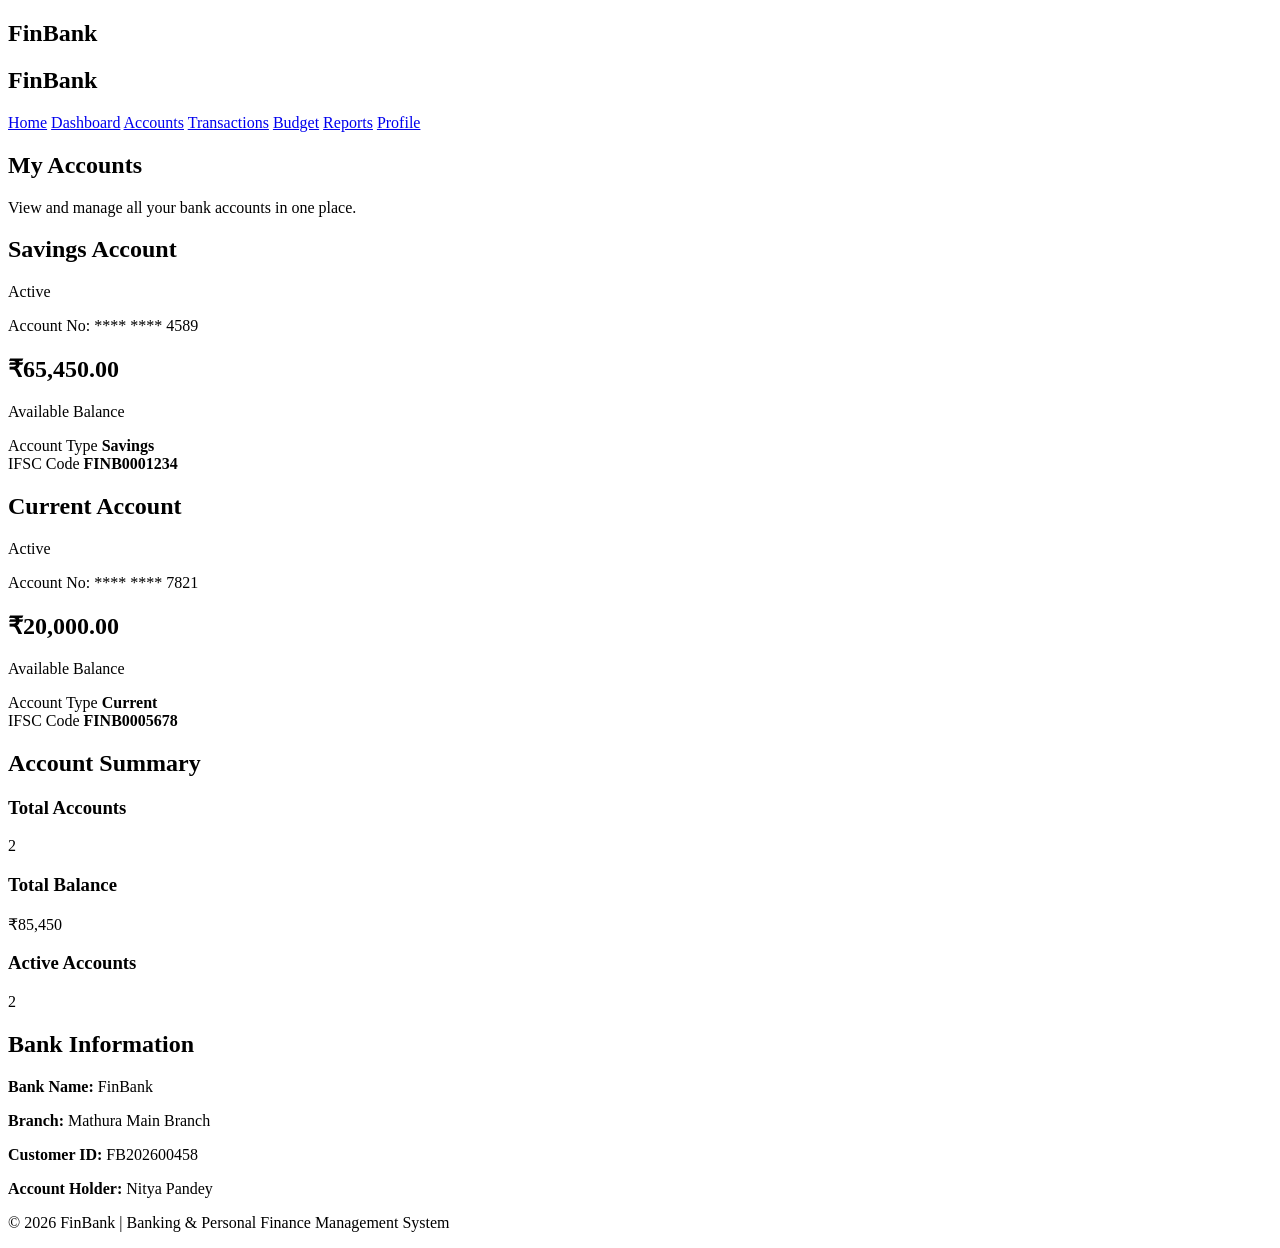
==== accounts.html @ 0cfc839a "Merged Files From Feature/Frontend" ====
<!DOCTYPE html>
<html lang="en">
<head>
    <meta charset="UTF-8">
    <meta name="viewport" content="width=device-width, initial-scale=1.0">

    <title>Accounts - FinBank</title>

    <link rel="stylesheet" href="css/style.css">
</head>

<body>

    <!-- Header -->
    <header>

        <div class="logo">
            <h2>FinBank</h2>
        </div>

        <header>
    <div class="logo">
        <h2>FinBank</h2>
    </div>

    <nav>
        <a href="index.html">Home</a>
        <a href="dashboard.html">Dashboard</a>
        <a href="accounts.html">Accounts</a>
        <a href="transactions.html">Transactions</a>
        <a href="budget.html">Budget</a>
        <a href="reports.html">Reports</a>
        <a href="profile.html">Profile</a>
    </nav>
</header>
    </header>


    <!-- Accounts Section -->
    <main class="accounts-page">

        <section class="page-header">

            <h1>My Accounts</h1>

            <p>
                View and manage all your bank accounts in one place.
            </p>

        </section>


        <!-- Account Cards -->
        <section class="account-container">

            <!-- Savings Account -->
            <div class="account-card">

                <div class="account-top">

                    <h2>Savings Account</h2>

                    <span class="account-status">
                        Active
                    </span>

                </div>

                <p class="account-number">
                    Account No: **** **** 4589
                </p>

                <h1>₹65,450.00</h1>

                <p>Available Balance</p>

                <div class="account-details">

                    <div>
                        <span>Account Type</span>
                        <strong>Savings</strong>
                    </div>

                    <div>
                        <span>IFSC Code</span>
                        <strong>FINB0001234</strong>
                    </div>

                </div>

            </div>


            <!-- Current Account -->
            <div class="account-card">

                <div class="account-top">

                    <h2>Current Account</h2>

                    <span class="account-status">
                        Active
                    </span>

                </div>

                <p class="account-number">
                    Account No: **** **** 7821
                </p>

                <h1>₹20,000.00</h1>

                <p>Available Balance</p>

                <div class="account-details">

                    <div>
                        <span>Account Type</span>
                        <strong>Current</strong>
                    </div>

                    <div>
                        <span>IFSC Code</span>
                        <strong>FINB0005678</strong>
                    </div>

                </div>

            </div>

        </section>


        <!-- Account Summary -->
        <section class="account-summary">

            <h2>Account Summary</h2>

            <div class="summary-container">

                <div class="summary-card">
                    <h3>Total Accounts</h3>
                    <p>2</p>
                </div>


                <div class="summary-card">
                    <h3>Total Balance</h3>
                    <p>₹85,450</p>
                </div>


                <div class="summary-card">
                    <h3>Active Accounts</h3>
                    <p>2</p>
                </div>

            </div>

        </section>


        <!-- Bank Information -->
        <section class="bank-information">

            <h2>Bank Information</h2>

            <div class="information-box">

                <p>
                    <strong>Bank Name:</strong> FinBank
                </p>

                <p>
                    <strong>Branch:</strong> Mathura Main Branch
                </p>

                <p>
                    <strong>Customer ID:</strong> FB202600458
                </p>

                <p>
                    <strong>Account Holder:</strong> Nitya Pandey
                </p>

            </div>

        </section>

    </main>


    <!-- Footer -->
    <footer>

        <p>
            © 2026 FinBank | Banking & Personal Finance Management System
        </p>

    </footer>

</body>
</html>
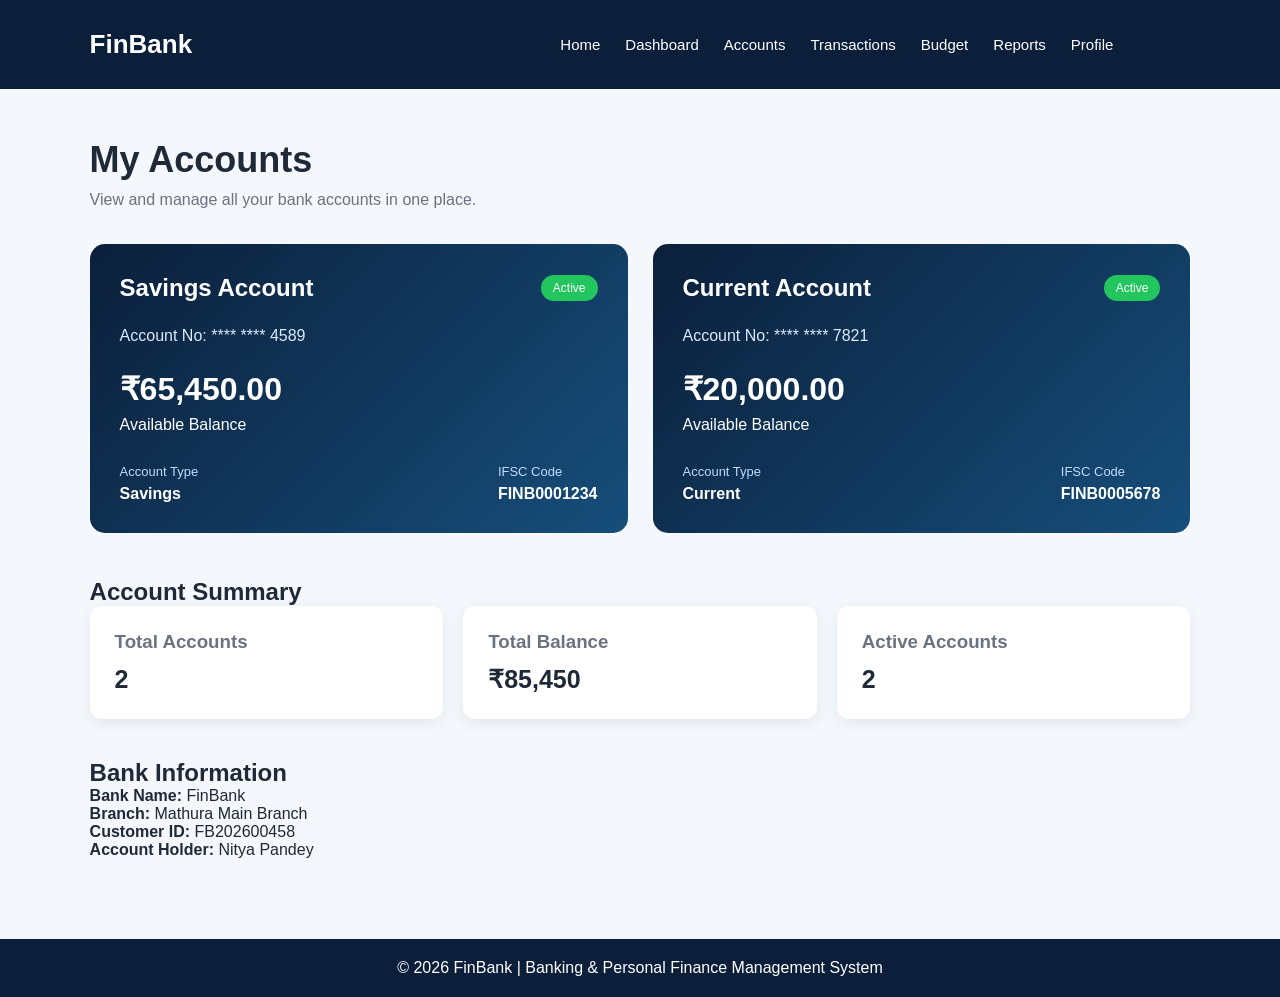
==== commit 0f67e399: "Fixed A bug" ====
--- a/accounts.html
+++ b/accounts.html
@@ -19,10 +19,6 @@
         </div>
 
         <header>
-    <div class="logo">
-        <h2>FinBank</h2>
-    </div>
-
     <nav>
         <a href="index.html">Home</a>
         <a href="dashboard.html">Dashboard</a>
@@ -200,4 +196,4 @@
     </footer>
 
 </body>
-</html>+</html>
--- a/css/style.css
+++ b/css/style.css
@@ -0,0 +1,862 @@
+/* =========================
+   RESET
+========================= */
+
+* {
+    margin: 0;
+    padding: 0;
+    box-sizing: border-box;
+}
+
+body {
+    font-family: Arial, sans-serif;
+    background-color: #f4f7fb;
+    color: #1f2937;
+}
+
+
+/* =========================
+   HEADER
+========================= */
+
+header {
+    background-color: #0b1f3a;
+    color: white;
+    padding: 18px 7%;
+    display: flex;
+    justify-content: space-between;
+    align-items: center;
+}
+
+.logo h2 {
+    color: white;
+    font-size: 26px;
+}
+
+nav {
+    display: flex;
+    gap: 25px;
+}
+
+nav a {
+    color: white;
+    text-decoration: none;
+    font-size: 15px;
+}
+
+nav a:hover {
+    color: #4ade80;
+}
+
+
+/* =========================
+   HERO
+========================= */
+
+.hero {
+    min-height: 500px;
+    display: flex;
+    justify-content: center;
+    align-items: center;
+    text-align: center;
+    padding: 50px 10%;
+    background: linear-gradient(135deg, #0b1f3a, #123b69);
+    color: white;
+}
+
+.hero-content {
+    max-width: 850px;
+}
+
+.hero h1 {
+    font-size: 48px;
+    margin-bottom: 20px;
+}
+
+.hero p {
+    font-size: 18px;
+    line-height: 1.7;
+    color: #dbeafe;
+    margin-bottom: 30px;
+}
+
+
+/* =========================
+   BUTTONS
+========================= */
+
+.buttons {
+    display: flex;
+    justify-content: center;
+    gap: 15px;
+}
+
+.btn {
+    display: inline-block;
+    padding: 13px 25px;
+    background-color: #22c55e;
+    color: white;
+    text-decoration: none;
+    border-radius: 7px;
+    font-weight: bold;
+}
+
+.btn:hover {
+    background-color: #16a34a;
+}
+
+.btn.secondary {
+    background-color: white;
+    color: #0b1f3a;
+}
+
+
+/* =========================
+   FEATURES
+========================= */
+
+.features {
+    padding: 60px 7%;
+    text-align: center;
+}
+
+.features h2 {
+    margin-bottom: 35px;
+    font-size: 30px;
+}
+
+.feature-container {
+    display: grid;
+    grid-template-columns: repeat(4, 1fr);
+    gap: 25px;
+}
+
+.feature-card {
+    background-color: white;
+    padding: 30px 20px;
+    border-radius: 12px;
+    box-shadow: 0 4px 15px rgba(0, 0, 0, 0.08);
+}
+
+.feature-card h3 {
+    margin-bottom: 15px;
+}
+
+.feature-card p {
+    color: #6b7280;
+    line-height: 1.6;
+}
+
+
+/* =========================
+   PAGE HEADER
+========================= */
+
+.page-header {
+    margin-bottom: 35px;
+}
+
+.page-header h1 {
+    font-size: 36px;
+    margin-bottom: 10px;
+}
+
+.page-header p {
+    color: #6b7280;
+}
+
+
+/* =========================
+   COMMON PAGES
+========================= */
+
+.dashboard,
+.accounts-page,
+.transactions-page,
+.budget-page,
+.profile-page {
+    padding: 50px 7%;
+}
+
+
+/* =========================
+   BALANCE CARDS
+========================= */
+
+.balance-cards {
+    display: grid;
+    grid-template-columns: repeat(4, 1fr);
+    gap: 20px;
+    margin-bottom: 45px;
+}
+
+.balance-card {
+    background-color: white;
+    padding: 25px;
+    border-radius: 12px;
+    box-shadow: 0 4px 15px rgba(0, 0, 0, 0.07);
+}
+
+.balance-card h3 {
+    color: #6b7280;
+    font-size: 15px;
+    margin-bottom: 12px;
+}
+
+.balance-card h2 {
+    font-size: 28px;
+    margin-bottom: 8px;
+}
+
+.balance-card p {
+    color: #9ca3af;
+}
+
+.income {
+    color: #16a34a;
+    font-weight: bold;
+}
+
+.expense {
+    color: #dc2626;
+    font-weight: bold;
+}
+
+
+/* =========================
+   QUICK ACTIONS
+========================= */
+
+.quick-actions {
+    margin-bottom: 45px;
+}
+
+.quick-actions h2 {
+    margin-bottom: 20px;
+}
+
+.action-container {
+    display: grid;
+    grid-template-columns: repeat(4, 1fr);
+    gap: 20px;
+}
+
+.action-card {
+    background-color: white;
+    padding: 25px;
+    text-align: center;
+    border-radius: 12px;
+    text-decoration: none;
+    color: #1f2937;
+    box-shadow: 0 4px 15px rgba(0, 0, 0, 0.07);
+}
+
+.action-card:hover {
+    transform: translateY(-3px);
+}
+
+.action-card h3 {
+    margin-bottom: 10px;
+}
+
+.action-card p {
+    color: #6b7280;
+}
+
+
+/* =========================
+   TABLE
+========================= */
+
+.recent-transactions,
+.transaction-table {
+    background-color: white;
+    padding: 30px;
+    border-radius: 12px;
+    box-shadow: 0 4px 15px rgba(0, 0, 0, 0.07);
+    overflow-x: auto;
+    margin-bottom: 30px;
+}
+
+.recent-transactions h2,
+.transaction-table h2 {
+    margin-bottom: 20px;
+}
+
+table {
+    width: 100%;
+    border-collapse: collapse;
+}
+
+th,
+td {
+    padding: 16px;
+    text-align: left;
+    border-bottom: 1px solid #e5e7eb;
+}
+
+th {
+    background-color: #f8fafc;
+    color: #374151;
+}
+
+
+/* =========================
+   ACCOUNTS
+========================= */
+
+.account-container {
+    display: grid;
+    grid-template-columns: repeat(2, 1fr);
+    gap: 25px;
+    margin-bottom: 45px;
+}
+
+.account-card {
+    background: linear-gradient(135deg, #0b1f3a, #164e7a);
+    color: white;
+    padding: 30px;
+    border-radius: 15px;
+}
+
+.account-top {
+    display: flex;
+    justify-content: space-between;
+    align-items: center;
+}
+
+.account-status {
+    background-color: #22c55e;
+    padding: 6px 12px;
+    border-radius: 20px;
+    font-size: 12px;
+}
+
+.account-number {
+    margin: 25px 0;
+    color: #dbeafe;
+}
+
+.account-card h1 {
+    font-size: 32px;
+    margin-bottom: 8px;
+}
+
+.account-details {
+    display: flex;
+    justify-content: space-between;
+    margin-top: 30px;
+}
+
+.account-details div {
+    display: flex;
+    flex-direction: column;
+    gap: 6px;
+}
+
+.account-details span {
+    color: #bfdbfe;
+    font-size: 13px;
+}
+
+
+/* =========================
+   SUMMARY
+========================= */
+
+.account-summary,
+.transaction-summary {
+    margin-bottom: 40px;
+}
+
+.summary-container {
+    display: grid;
+    grid-template-columns: repeat(3, 1fr);
+    gap: 20px;
+}
+
+.summary-card {
+    background-color: white;
+    padding: 25px;
+    border-radius: 12px;
+    box-shadow: 0 4px 15px rgba(0, 0, 0, 0.07);
+}
+
+.summary-card h3 {
+    color: #6b7280;
+    margin-bottom: 12px;
+}
+
+.summary-card p {
+    font-size: 25px;
+    font-weight: bold;
+}
+
+
+/* =========================
+   INFORMATION
+========================= */
+
+.account-information {
+    margin-bottom: 40px;
+}
+
+.account-information h2 {
+    margin-bottom: 20px;
+}
+
+.information-grid {
+    display: grid;
+    grid-template-columns: repeat(3, 1fr);
+    gap: 20px;
+}
+
+.information-card {
+    background-color: white;
+    padding: 25px;
+    border-radius: 12px;
+    box-shadow: 0 4px 15px rgba(0, 0, 0, 0.07);
+}
+
+.information-card h2,
+.information-card h3 {
+    margin-bottom: 15px;
+}
+
+.information-card p {
+    color: #6b7280;
+    margin-bottom: 8px;
+}
+
+
+/* =========================
+   BUDGET
+========================= */
+
+.budget-overview {
+    display: grid;
+    grid-template-columns: repeat(3, 1fr);
+    gap: 20px;
+    margin-bottom: 45px;
+}
+
+.budget-card {
+    background-color: white;
+    padding: 30px;
+    border-radius: 12px;
+    box-shadow: 0 4px 15px rgba(0, 0, 0, 0.07);
+}
+
+.budget-card h3 {
+    color: #6b7280;
+    margin-bottom: 12px;
+}
+
+.budget-card h2 {
+    font-size: 30px;
+    margin-bottom: 8px;
+}
+
+.budget-card p {
+    color: #9ca3af;
+}
+
+.budget-categories,
+.savings-goal {
+    background-color: white;
+    padding: 30px;
+    border-radius: 12px;
+    margin-bottom: 40px;
+}
+
+.budget-categories h2 {
+    margin-bottom: 30px;
+}
+
+.budget-item {
+    margin-bottom: 25px;
+}
+
+.budget-item-header {
+    display: flex;
+    justify-content: space-between;
+    margin-bottom: 10px;
+}
+
+.budget-item-header p {
+    color: #6b7280;
+}
+
+.progress-bar {
+    width: 100%;
+    height: 10px;
+    background-color: #e5e7eb;
+    border-radius: 10px;
+    overflow: hidden;
+}
+
+.progress {
+    height: 100%;
+    border-radius: 10px;
+    background-color: #2563eb;
+}
+
+.food-progress {
+    width: 81%;
+}
+
+.shopping-progress {
+    width: 84%;
+}
+
+.transport-progress {
+    width: 67%;
+}
+
+.entertainment-progress {
+    width: 75%;
+}
+
+.bills-progress {
+    width: 70%;
+}
+
+.savings-progress {
+    width: 53%;
+}
+
+
+/* =========================
+   PROFILE
+========================= */
+
+.profile-container {
+    display: grid;
+    grid-template-columns: 280px 1fr;
+    gap: 25px;
+    margin-bottom: 40px;
+}
+
+.profile-card,
+.profile-details {
+    background-color: white;
+    padding: 30px;
+    border-radius: 12px;
+    box-shadow: 0 4px 15px rgba(0, 0, 0, 0.07);
+}
+
+.profile-card {
+    text-align: center;
+}
+
+.avatar {
+    width: 100px;
+    height: 100px;
+    margin: 0 auto 20px;
+    background-color: #0b1f3a;
+    color: white;
+    border-radius: 50%;
+    display: flex;
+    justify-content: center;
+    align-items: center;
+    font-size: 30px;
+    font-weight: bold;
+}
+
+.profile-card p {
+    color: #6b7280;
+    margin: 8px 0 15px;
+}
+
+.details-grid {
+    display: grid;
+    grid-template-columns: repeat(2, 1fr);
+    gap: 25px;
+}
+
+.detail-item {
+    display: flex;
+    flex-direction: column;
+    gap: 7px;
+}
+
+.detail-item span {
+    color: #6b7280;
+    font-size: 14px;
+}
+
+
+/* =========================
+   SECURITY
+========================= */
+
+.security-card {
+    background-color: white;
+    padding: 25px;
+    margin-bottom: 15px;
+    border-radius: 12px;
+    display: flex;
+    justify-content: space-between;
+    align-items: center;
+}
+
+.security-card p {
+    color: #6b7280;
+    margin-top: 6px;
+}
+
+.security-card button {
+    background-color: #0b1f3a;
+    color: white;
+    border: none;
+    padding: 11px 18px;
+    border-radius: 6px;
+}
+
+
+/* =========================
+   LOGOUT
+========================= */
+
+.logout-section {
+    text-align: center;
+    margin-bottom: 30px;
+}
+
+.logout-button {
+    display: inline-block;
+    background-color: #dc2626;
+    color: white;
+    text-decoration: none;
+    padding: 12px 25px;
+    border-radius: 7px;
+}
+
+
+/* =========================
+   FOOTER
+========================= */
+
+footer {
+    background-color: #0b1f3a;
+    color: white;
+    text-align: center;
+    padding: 20px;
+    margin-top: 30px;
+}
+
+
+/* =========================
+   LOGIN PAGE
+========================= */
+
+.login-page {
+    min-height: 100vh;
+    margin: 0;
+    display: flex;
+    flex-direction: column;
+    background: linear-gradient(135deg, #f4f7fb, #e0ecf9);
+}
+
+.login-page > header {
+    width: 100%;
+}
+
+.login-container {
+    width: 90%;
+    max-width: 500px;
+    margin: 50px auto;
+    padding: 40px;
+    background-color: white;
+    border-radius: 18px;
+    box-shadow: 0 8px 30px rgba(0, 0, 0, 0.12);
+}
+
+.login-header {
+    text-align: center;
+    margin-bottom: 30px;
+}
+
+.login-header h1 {
+    color: #0b1f3a;
+    font-size: 28px;
+    margin-bottom: 10px;
+}
+
+.login-header p {
+    color: #6b7280;
+}
+
+.form-group {
+    margin-bottom: 20px;
+}
+
+.form-group label {
+    display: block;
+    margin-bottom: 8px;
+    font-weight: bold;
+    color: #374151;
+}
+
+.form-group input {
+    width: 100%;
+    padding: 13px;
+    border: 1px solid #d1d5db;
+    border-radius: 7px;
+    font-size: 15px;
+}
+
+.remember {
+    display: flex;
+    justify-content: space-between;
+    align-items: center;
+    margin-bottom: 25px;
+}
+
+.remember label {
+    display: flex;
+    align-items: center;
+    gap: 6px;
+    color: #374151;
+}
+
+.remember input {
+    width: 16px;
+    height: 16px;
+}
+
+.remember a {
+    color: #2563eb;
+    text-decoration: none;
+}
+
+.login-button {
+    width: 100%;
+    padding: 13px;
+    border: none;
+    border-radius: 7px;
+    background-color: #0b1f3a;
+    color: white;
+    font-size: 16px;
+    font-weight: bold;
+    cursor: pointer;
+}
+
+.login-page > footer {
+    width: 100%;
+    margin-top: auto;
+}
+
+
+/* =========================
+   REPORTS
+========================= */
+
+.section-header {
+    display: flex;
+    justify-content: space-between;
+    align-items: center;
+    margin-bottom: 20px;
+}
+
+.section-header span {
+    color: #6b7280;
+}
+
+.information-card p {
+    display: flex;
+    justify-content: space-between;
+    padding: 10px 0;
+    border-bottom: 1px solid #eee;
+}
+
+.information-card strong {
+    color: #1f2937;
+}
+
+.recent-transactions tr:hover {
+    background-color: #f9fafb;
+}
+
+
+/* =========================
+   RESPONSIVE
+========================= */
+
+@media (max-width: 900px) {
+
+    header {
+        flex-direction: column;
+        gap: 15px;
+    }
+
+    nav {
+        flex-wrap: wrap;
+        justify-content: center;
+    }
+
+    .feature-container,
+    .balance-cards,
+    .action-container {
+        grid-template-columns: repeat(2, 1fr);
+    }
+
+    .account-container,
+    .budget-overview {
+        grid-template-columns: 1fr;
+    }
+
+    .profile-container {
+        grid-template-columns: 1fr;
+    }
+
+    .information-grid {
+        grid-template-columns: 1fr;
+    }
+}
+
+
+@media (max-width: 600px) {
+
+    .hero h1 {
+        font-size: 32px;
+    }
+
+    .buttons {
+        flex-direction: column;
+    }
+
+    .feature-container,
+    .balance-cards,
+    .action-container,
+    .summary-container {
+        grid-template-columns: 1fr;
+    }
+
+    .details-grid {
+        grid-template-columns: 1fr;
+    }
+
+    nav {
+        gap: 12px;
+    }
+
+    .dashboard,
+    .accounts-page,
+    .transactions-page,
+    .budget-page,
+    .profile-page {
+        padding: 30px 5%;
+    }
+
+    .login-container {
+        width: 92%;
+        padding: 25px;
+    }
+
+    .remember {
+        flex-direction: column;
+        align-items: flex-start;
+        gap: 10px;
+    }
+}
